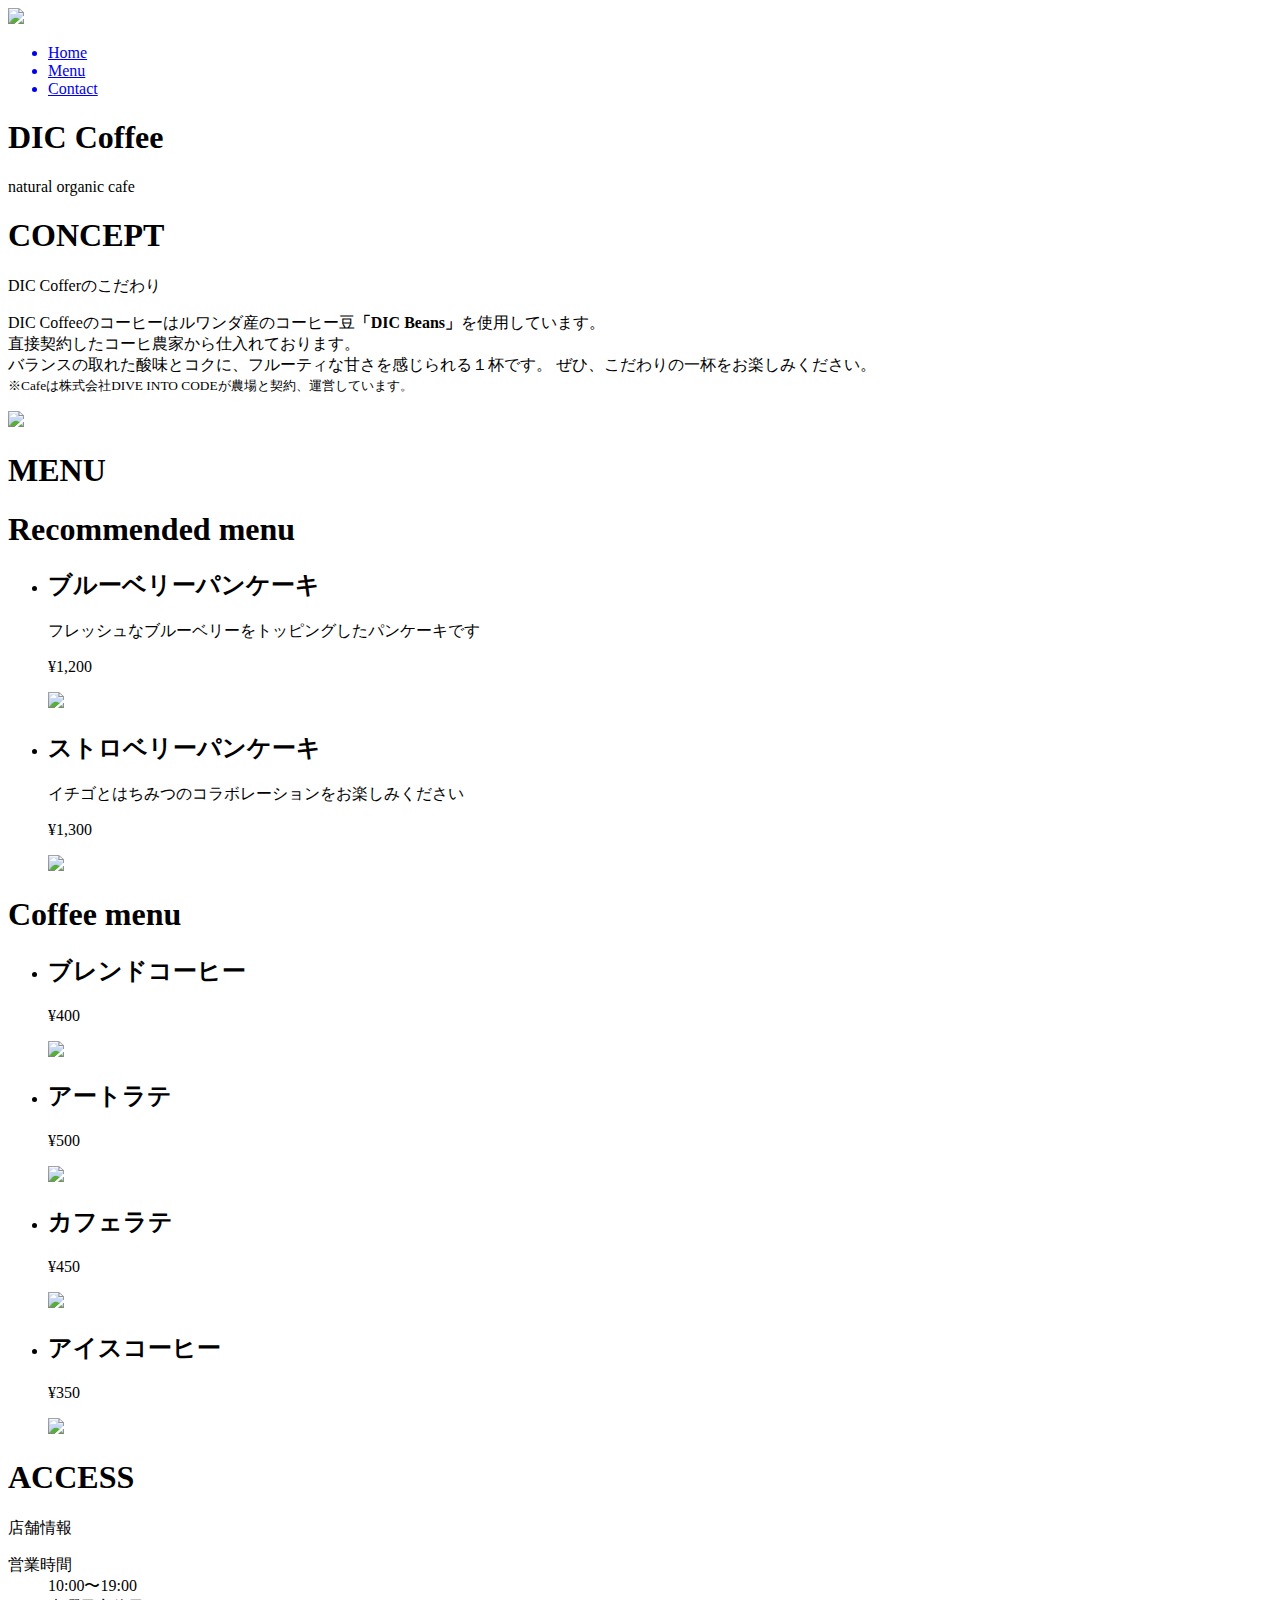
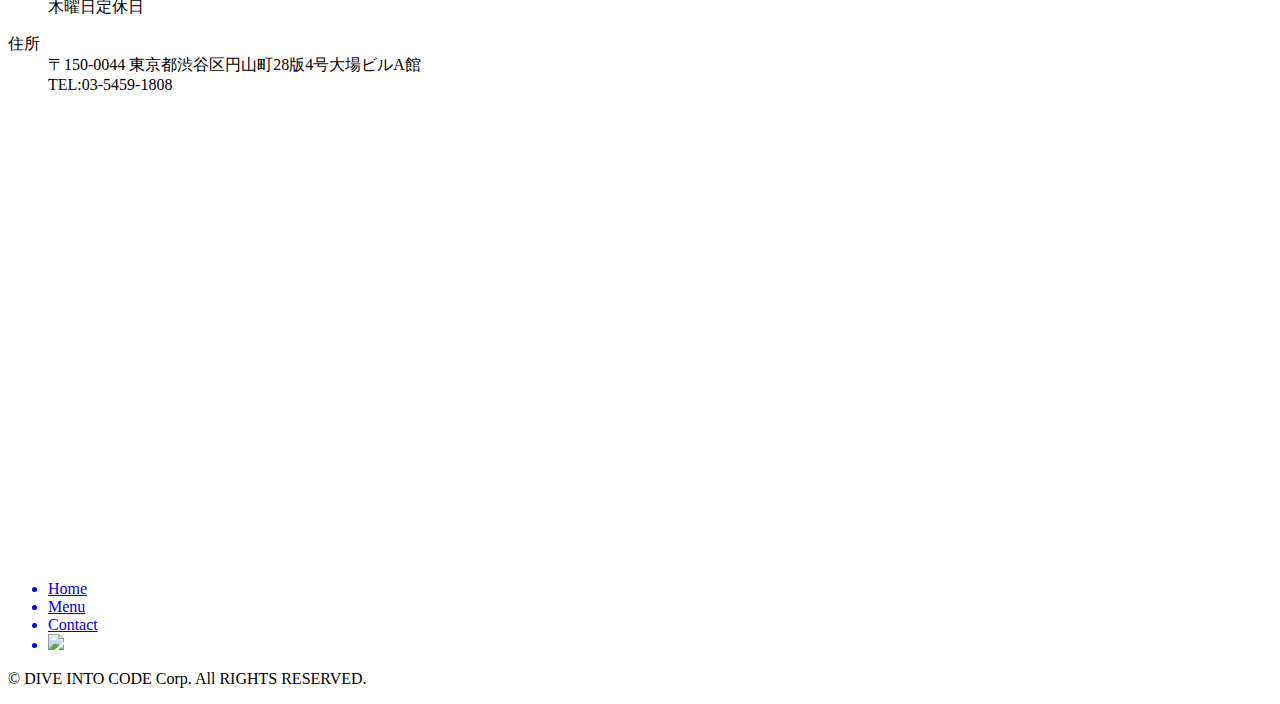
==== index.html @ 43124cbd "zero_commit" ====
<!DOCTYPE html>
<html lang="ja">
  <head>
    <meta charset="utf-8">
    <title>DIC cafe</title>
    <!--linkタグを追加-->
    <link href="css/normalize.css" rel="stylesheet">
    <link href="css/main.css" rel="stylesheet">
    <link href = "https： //fonts.googleapis.com/css2？family = Noto + Sans + JP：wght @ 400; 700＆ display = swap "rel =" stylesheet ">
    <!-- 以下を変更 -->
    <!--style>
      .sub {
        color: red;
        font-size: 20px;
        font-weight: bold;
      }
    </style-->
  </head>
  <body>
    <header><!--header> id="#top"><a href="index.html"><img src="images/sample_logo_k.png"-->
      <nav class="header_nav">
        <a href="index.html" class="logo"><img src="images/sample_logo_k.png"></a>
        <ul class="global_nav">
          <a href="index.html" class="global_nav_item"><li>Home</li></a>
          <a href="#" class="global_nav_item"><li>Menu</li></a>
          <a href="contact.html" class="global_nav_item"><li>Contact</li></a>
        </ul>
        <!-- グローバルナビゲーション　-->
      </nav>
    <!-- 以下を変更 -->
    <div class="key section_inner"> 
      <h1>DIC Coffee</h1>
      <p>natural organic cafe</p>
    </div>
  </header> 
  <section>
     <article class="section_inner">
       <div class="section_title">
         <h1>CONCEPT</h1>
         <p>DIC Cofferのこだわり</p>
       </div>
       <div class="right_img">
         <p>
           DIC Coffeeのコーヒーはルワンダ産のコーヒー豆<strong>「DIC Beans」</strong>を使用しています。<br>
           直接契約したコーヒ農家から仕入れております。<br>
           バランスの取れた酸味とコクに、フルーティな甘さを感じられる１杯です。
           ぜひ、こだわりの一杯をお楽しみください。<br>
            <small>※Cafeは株式会社DIVE INTO CODEが農場と契約、運営しています。</small>
         </p>
         <img src="images/sample_concept.jpg" alight="">
       </div>
     </article>
     <article class="back section_inner">
       <h1 class="section_title">MENU</h1>
      <section>
        <div class="center">
         <h1 class="menu_title">Recommended menu</h1>
        </div>

        <ul class="column49_2">
          <li>
            <div class="column49_2_menu_content">
            <h2>ブルーベリーパンケーキ</h2>
             <p>フレッシュなブルーベリーをトッピングしたパンケーキです</p>
             <p class="column49_2_menu_price">¥1,200</p>
             <img src="images/sample_pancake1.jpg">
            </div>
          </li>

          <li>
            <div class="column49_2_menu_content">
            <h2>ストロベリーパンケーキ</h2>
            <p>イチゴとはちみつのコラボレーションをお楽しみください</p>
            <p class="column49_2_menu_price">¥1,300</p>
            <img src="images/sample_pancake2.jpg">
            </div>
          </li>
        </ul>
      </section>
      <section class="center">
        <h1 class="menu_title">Coffee menu</h1>
        <ul class="column49_3">
          <li>
            <h2>ブレンドコーヒー</h2>
            <p>¥400</p>
            <img src="images/sample_cafe1.jpg" class="caffee_menu_image">
          </li>
          <li>
            <h2>アートラテ</h2>
            <p>¥500</p>
            <img src="images/sample_cafe2.jpg" class="caffee_menu_image">
          </li>
          <li>
            <h2>カフェラテ</h2>
            <p>¥450</p>
            <img src="images/sample_cafe3.jpg" class="caffee_menu_image">
          </li>
          <li>
            <h2>アイスコーヒー</h2>
            <p>¥350</p>
            <img src="images/sample_cafe4.jpg" class="caffee_menu_image">
          </li>
        </ul>
      </section>
      </article>
      <article class="section_inner">
        <h1>ACCESS</h1>
        <p>店舗情報</p>
        <dl>
          <dt>営業時間</dt>
            <dd>10:00〜19:00</dd>
            <dd>木曜日定休日</dd>
        </dl>
        <dl>
          <dt>住所</dt>
            <dd>〒150-0044 東京都渋谷区円山町28版4号大場ビルA館</dd>
            <dd>TEL:03-5459-1808</dd>
        </dl>
        <iframe src="https://www.google.com/maps/embed?pb=!1m18!1m12!1m3!1d12967.450276182384!2d139.68571603108342!3d35.6557574832018!2m3!1f0!2f0!3f0!3m2!1i1024!2i768!4f13.1!3m3!1m2!1s0x60188b55bb707eff%3A0x5f04575eb7aca63e!2z44CSMTUwLTAwNDQg5p2x5Lqs6YO95riL6LC35Yy65YaG5bGx55S677yS77yY4oiS77yUIE9iYSBCbGQuIEHppKg!5e0!3m2!1sja!2sjp!4v1636612715384!5m2!1sja!2sjp" width="600" height="450" style="border:0;" allowfullscreen="" loading="lazy"></iframe>
      </article>
    </section>
    <footer>
      <nav>
        <ul>
          <a href="index.html">
            <li>Home</li>
          </a>
          <a href="#menu">
            <li>Menu</li>
          </a>
          <a href="contact.html">
            <li>Contact</li>
          </a>
          <a href="index.html">
            <li>
              <img src="images/sample_logo_w.png">
            </li>
          </a>
        </ul>
      </nav>
      <p>© DIVE INTO CODE Corp. All RIGHTS RESERVED.</p>
    </footer>
  </body>

</html>
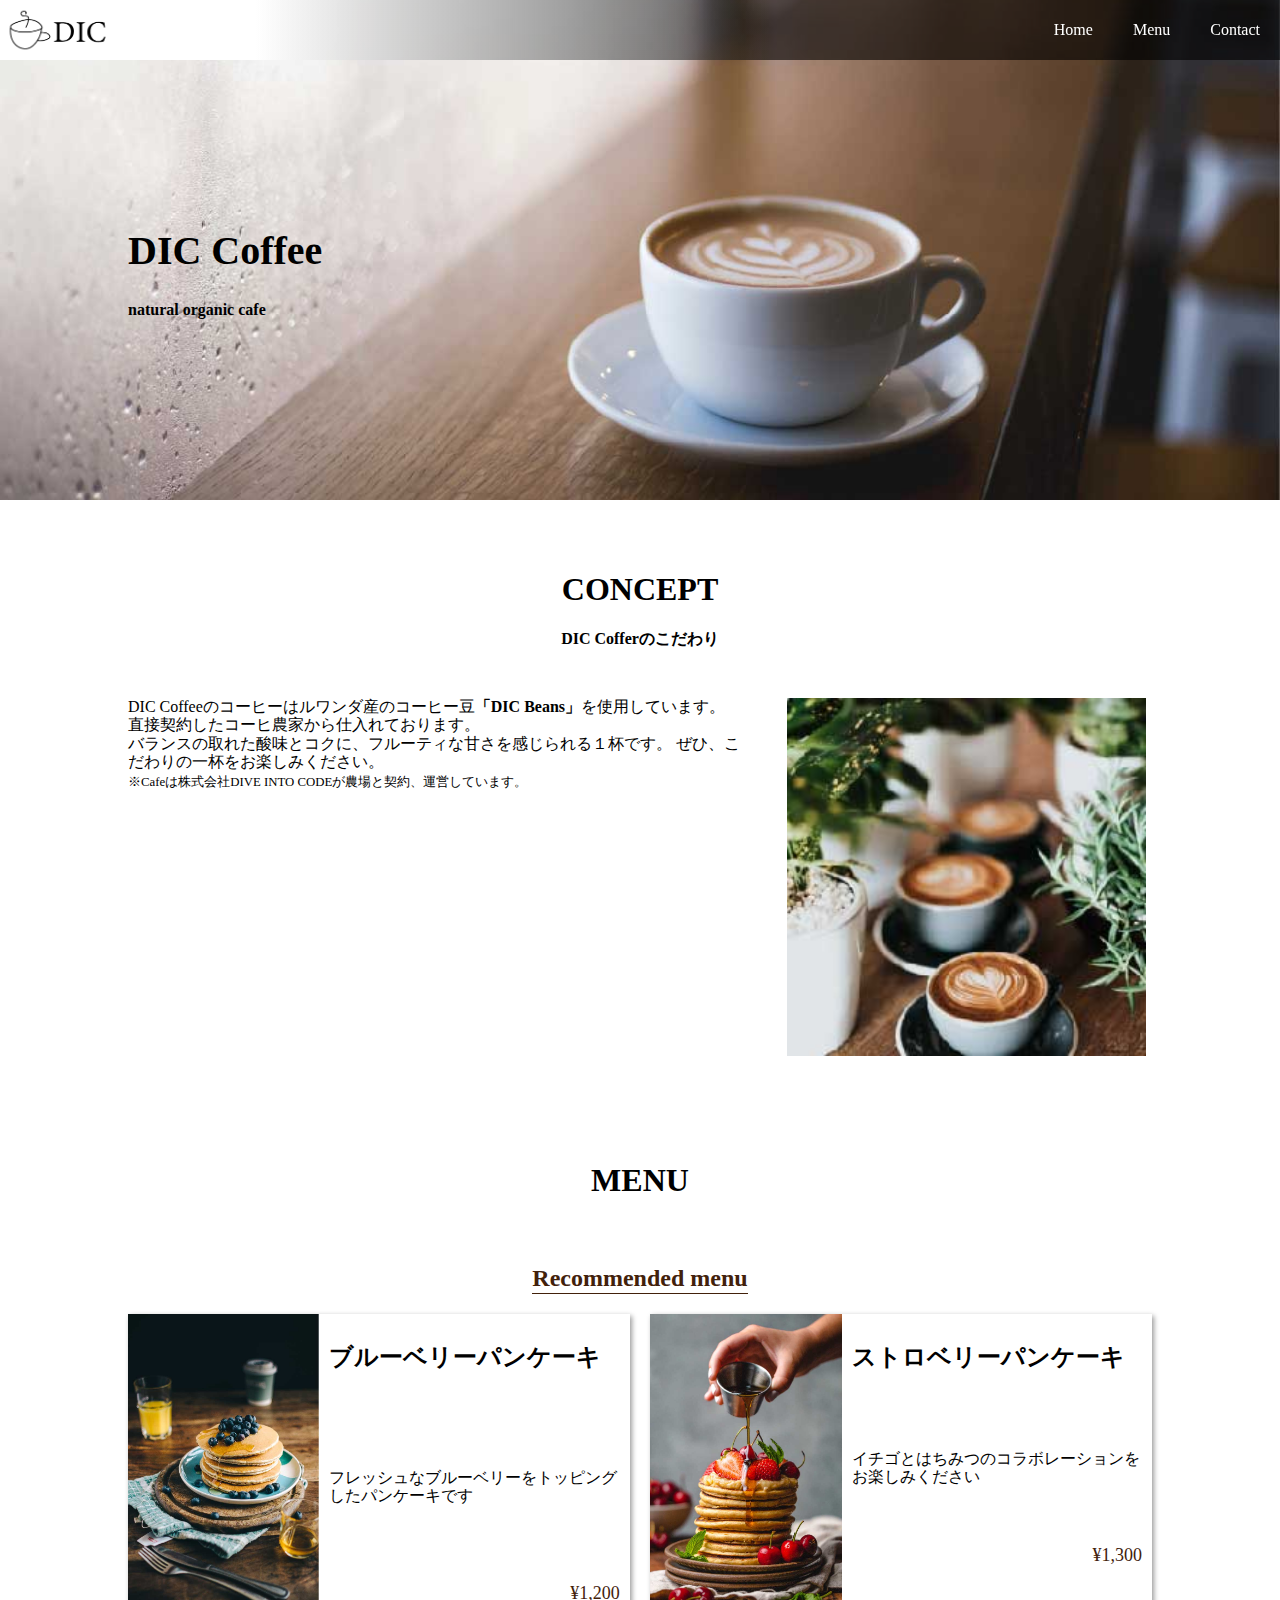
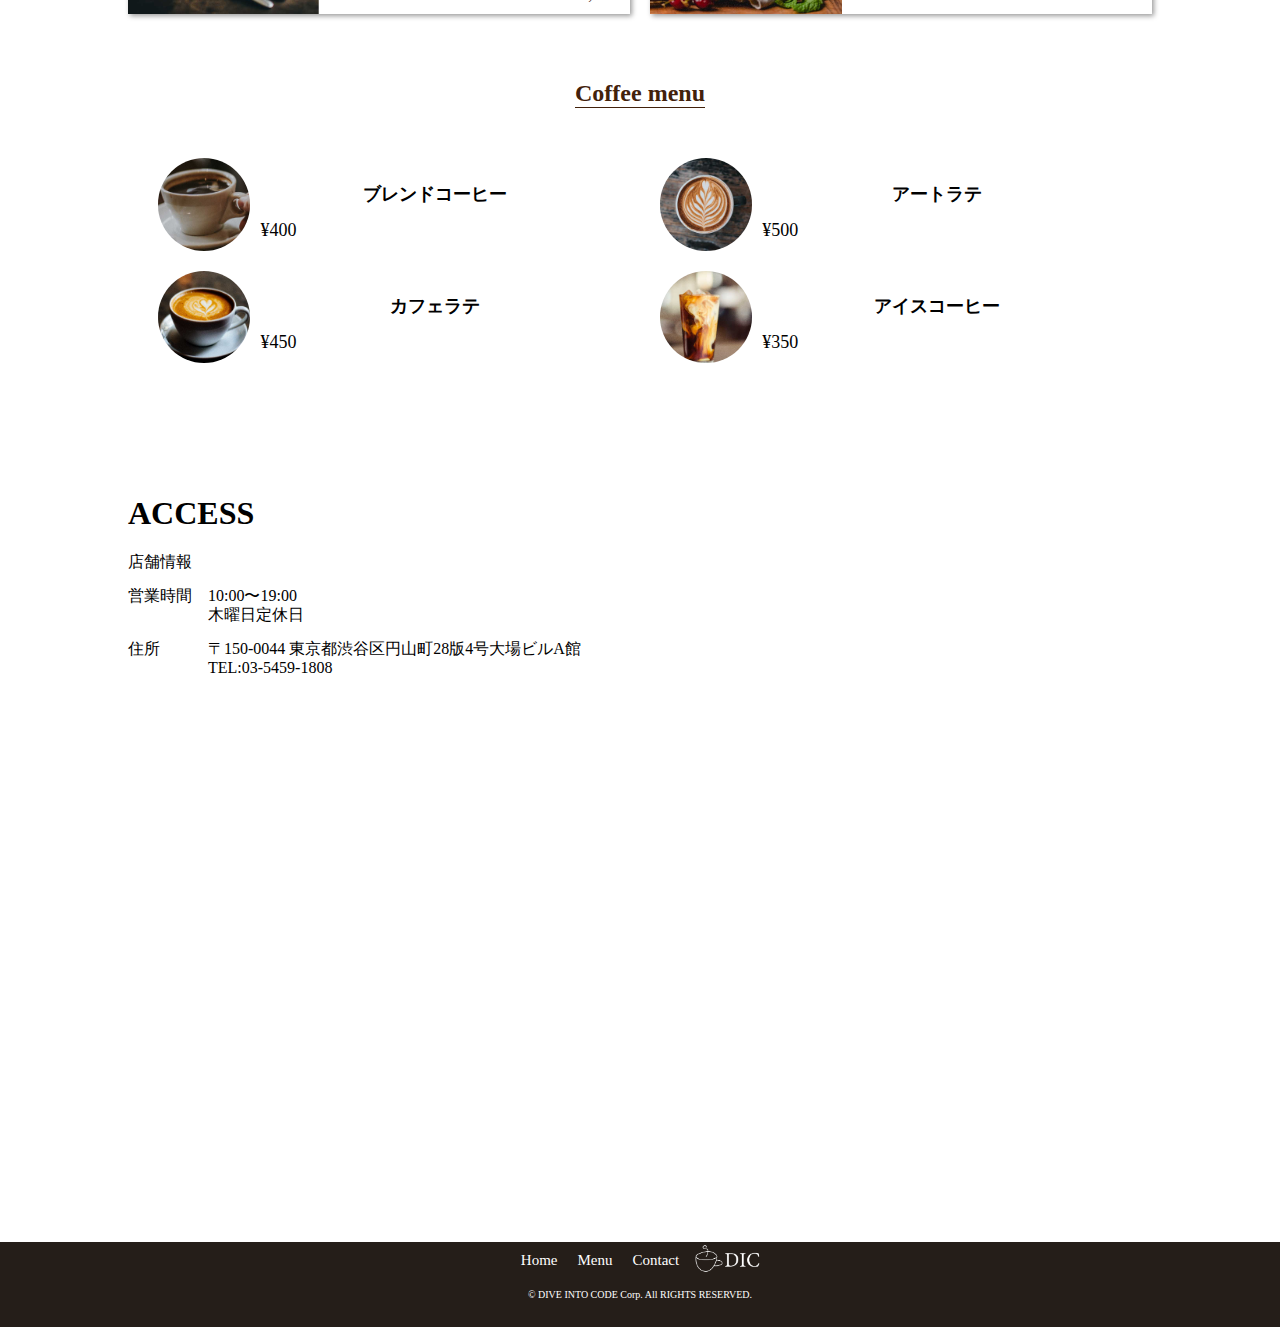
==== commit 594ca25c: "first_commit" ====
--- a/index.html
+++ b/index.html
@@ -61,44 +61,52 @@
           <li>
             <div class="column49_2_menu_content">
             <h2>ブルーベリーパンケーキ</h2>
-             <p>フレッシュなブルーベリーをトッピングしたパンケーキです</p>
-             <p class="column49_2_menu_price">¥1,200</p>
+            　 <p>フレッシュなブルーベリーをトッピングしたパンケーキです</p>
+            　 <p class="column49_2_menu_price">¥1,200</p>
+            </div>
              <img src="images/sample_pancake1.jpg">
-            </div>
           </li>
 
           <li>
             <div class="column49_2_menu_content">
             <h2>ストロベリーパンケーキ</h2>
-            <p>イチゴとはちみつのコラボレーションをお楽しみください</p>
-            <p class="column49_2_menu_price">¥1,300</p>
+            　<p>イチゴとはちみつのコラボレーションをお楽しみください</p>
+            　<p class="column49_2_menu_price">¥1,300</p>
+          　 </div>
             <img src="images/sample_pancake2.jpg">
-            </div>
           </li>
         </ul>
       </section>
       <section class="center">
         <h1 class="menu_title">Coffee menu</h1>
-        <ul class="column49_3">
-          <li>
-            <h2>ブレンドコーヒー</h2>
-            <p>¥400</p>
-            <img src="images/sample_cafe1.jpg" class="caffee_menu_image">
+        <ul class="coffee_menu menu_list">
+          <li class="coffee_menu_list_item">
+            <div class="coffee_menu_content">
+            <h2 class="menu_item_title">ブレンドコーヒー</h2>
+            <p class="coffee_menu_price">¥400</p>
+            </div>
+            <img src="images/sample_cafe1.jpg" class="coffee_menu_image">
           </li>
-          <li>
-            <h2>アートラテ</h2>
-            <p>¥500</p>
-            <img src="images/sample_cafe2.jpg" class="caffee_menu_image">
+          <li class="coffee_menu_list_item">
+            <div class="coffee_menu_content">
+            <h2 class="menu_item_title">アートラテ</h2>
+            <p class="coffee_menu_price">¥500</p>
+            </div>
+            <img src="images/sample_cafe2.jpg" class="coffee_menu_image">
           </li>
-          <li>
-            <h2>カフェラテ</h2>
-            <p>¥450</p>
-            <img src="images/sample_cafe3.jpg" class="caffee_menu_image">
+          <li class="coffee_menu_list_item">
+            <div class="coffee_menu_content">
+            <h2 class="menu_item_title">カフェラテ</h2>
+            <p class="coffee_menu_price">¥450</p>
+            </div>
+            <img src="images/sample_cafe3.jpg" class="coffee_menu_image">
           </li>
-          <li>
-            <h2>アイスコーヒー</h2>
-            <p>¥350</p>
-            <img src="images/sample_cafe4.jpg" class="caffee_menu_image">
+          <li class="coffee_menu_list_item">
+            <div class="coffee_menu_content">
+            <h2 class="menu_item_title">アイスコーヒー</h2>
+            <p class="coffee_menu_price">¥350</p>
+            </div>
+            <img src="images/sample_cafe4.jpg" class="coffee_menu_image">
           </li>
         </ul>
       </section>
@@ -116,29 +124,29 @@
             <dd>〒150-0044 東京都渋谷区円山町28版4号大場ビルA館</dd>
             <dd>TEL:03-5459-1808</dd>
         </dl>
-        <iframe src="https://www.google.com/maps/embed?pb=!1m18!1m12!1m3!1d12967.450276182384!2d139.68571603108342!3d35.6557574832018!2m3!1f0!2f0!3f0!3m2!1i1024!2i768!4f13.1!3m3!1m2!1s0x60188b55bb707eff%3A0x5f04575eb7aca63e!2z44CSMTUwLTAwNDQg5p2x5Lqs6YO95riL6LC35Yy65YaG5bGx55S677yS77yY4oiS77yUIE9iYSBCbGQuIEHppKg!5e0!3m2!1sja!2sjp!4v1636612715384!5m2!1sja!2sjp" width="600" height="450" style="border:0;" allowfullscreen="" loading="lazy"></iframe>
+        <iframe src="https://www.google.com/maps/embed?pb=!1m18!1m12!1m3!1d12967.450276182384!2d139.68571603108342!3d35.6557574832018!2m3!1f0!2f0!3f0!3m2!1i1024!2i768!4f13.1!3m3!1m2!1s0x60188b55bb707eff%3A0x5f04575eb7aca63e!2z44CSMTUwLTAwNDQg5p2x5Lqs6YO95riL6LC35Yy65YaG5bGx55S677yS77yY4oiS77yUIE9iYSBCbGQuIEHppKg!5e0!3m2!1sja!2sjp!4v1636612715384!5m2!1sja!2sjp" width="100%" height="450" style="border:0;" allowfullscreen="" loading="lazy"></iframe>
       </article>
     </section>
-    <footer>
+    <footer class="footer">
       <nav>
-        <ul>
-          <a href="index.html">
+        <ul class="footer_nav">
+          <a href="index.html" class="footer_nav_item">
             <li>Home</li>
           </a>
-          <a href="#menu">
+          <a href="#menu"          class="footer_nav_item">
             <li>Menu</li>
           </a>
-          <a href="contact.html">
+          <a href="contact.html"          class="footer_nav_item">
             <li>Contact</li>
           </a>
           <a href="index.html">
             <li>
-              <img src="images/sample_logo_w.png">
+              <img src="images/sample_logo_w.png" class="footer_logo">
             </li>
           </a>
         </ul>
       </nav>
-      <p>© DIVE INTO CODE Corp. All RIGHTS RESERVED.</p>
+      <p class="global_nav_footer_item">© DIVE INTO CODE Corp. All RIGHTS RESERVED.</p>
     </footer>
   </body>
 
--- a/css/main.css
+++ b/css/main.css
@@ -0,0 +1,226 @@
+@charset "utf-8";
+html {
+  height: 100%;
+}
+body {
+  position: relative;
+  padding-bottom: 75px;
+  min-height: 100%;
+}
+li {
+  list-style: none;
+}
+p, ul {
+  margin: 0;
+  padding: 0;
+}
+div,li {
+  box-sizing: border-box;
+}
+
+.back{
+ background: url("../images/sample_menu_bg.jpg") no-repeat bottom;
+ background-attachment: fixed, scroll;
+ background-repeat: no-repeat;
+}
+
+.header_nav {
+  background: linear-gradient(90deg, #fff 20%, rgba(0,0,0,.6) 60%);
+  display: flex;
+  height: 60px;
+  justify-content: space-between;
+  align-items: stretch;
+  position: fixed;
+  top: 0;
+  width: 100%;
+}
+.global_nav_item {
+  color: #fff;
+  text-decoration: none;
+  display: flex;
+  align-items: center;
+  padding: 0 20px;
+}
+.global_nav_item:hover {
+  background: #fff;
+  color: #42210b;
+}
+.global_nav {
+  display: flex;
+  align-items: stretch;
+}
+.logo {
+  width: 120px;
+  display: flex;
+  align-items: center;
+}
+.logo img{
+  width: 100%;
+}
+.section_inner {
+  padding: 50px 10% 30px;
+}
+
+.key {
+  height: 500px;
+  background: center / cover no-repeat url("../images/sample_key.jpg");
+  font-family: 'Noto Serif JP', serif;
+  font-weight: bold;
+  display: flex;
+  flex-direction: column;
+  justify-content: center;
+}
+
+.key h1{
+  font-size: 2.5rem;
+}
+.section_title {
+  font-family: 'Noto Serif JP', serif;
+  font-weight: bold;
+  text-align: center;
+  margin-bottom: 50px;
+}
+.menu_title {
+  display: inline-block;
+  font-family: 'Noto Serif JP', serif;
+  font-size: 1.5rem;
+  color: #42210b;
+  border-bottom: solid #42210b 1px;
+  margin-bottom: 20px;
+}
+.right_img p
+{
+  display: inline-block;
+  width: 60%;
+  vertical-align: top;
+  margin-right: 4%;
+}
+.right_img img
+{
+  width: 35%;
+}
+
+.center {
+  text-align: center;
+}
+
+.column49_2{
+  display: flex;
+  justify-content: space-between;
+  flex-wrap: wrap;
+  padding-bottom: 50px;
+}
+
+.column49_2 li{
+  display: flex;
+  flex-direction: row-reverse;
+  width: 49%;
+  box-shadow: 2px 2px 5px rgba(0,0,0,0.4);
+}
+
+.column49_2_menu_content{
+  padding: 10px;
+  display: flex;
+  flex-direction: column;
+  justify-content: space-between;
+  background: #fff;
+}
+
+.column49_2_menu_price{
+  color: #42210b;
+  font-size: 18px;
+  text-align: right;
+}
+
+.column49_2 img{
+  width: 55%;
+  height: 300px;
+  position: left;
+  object-fit: cover;
+}
+
+.coffee_menu{
+  display: flex;
+  justify-content: space-between;
+  flex-wrap: wrap
+}
+
+.menu_list{
+  background: #fff;
+  padding: 20px;
+}
+
+.coffee_menu_image{
+  border-radius: 50%;
+  display: flex;
+  width: 20%;
+  position: left;
+  object-fit: cover;
+}
+
+.coffee_menu_list_item{
+  width: 49%;
+  display: flex;
+  flex-direction: row-reverse;
+  align-items: center;
+  padding: 10px;
+}
+
+.coffee_menu_content{
+  width: 80%;
+  padding: 10px;
+}
+
+.menu_item_title{
+  font-size: 18px;
+  font-family: 'Noto Serif JP', serif;
+}
+
+.coffee_menu_price{
+  color: black;
+  font-size: 18px;
+  text-align: left;
+}
+
+dt{
+  float: left;
+}
+
+dd{
+  margin-left:80px;
+}
+
+.footer {
+  width: 100%;
+  background: #251e19;
+  position: absolute;
+  bottom: -75px;
+  padding-bottom: 10px;
+  height: 75px;
+}
+
+.footer_nav {
+  display: flex;
+  justify-content: center;
+  margin-bottom: 10px;
+}
+
+.footer_nav_item{
+  padding: 0 10px;
+  display: flex;
+  flex-direction: column;
+  justify-content: center;
+  color: white;
+  text-decoration: none;
+  font-size: 15px;
+}
+
+.footer_logo{
+  width: 80px;
+}
+
+.global_nav_footer_item {
+  color: white;
+  text-align: center;
+  font-size: 10px;
+}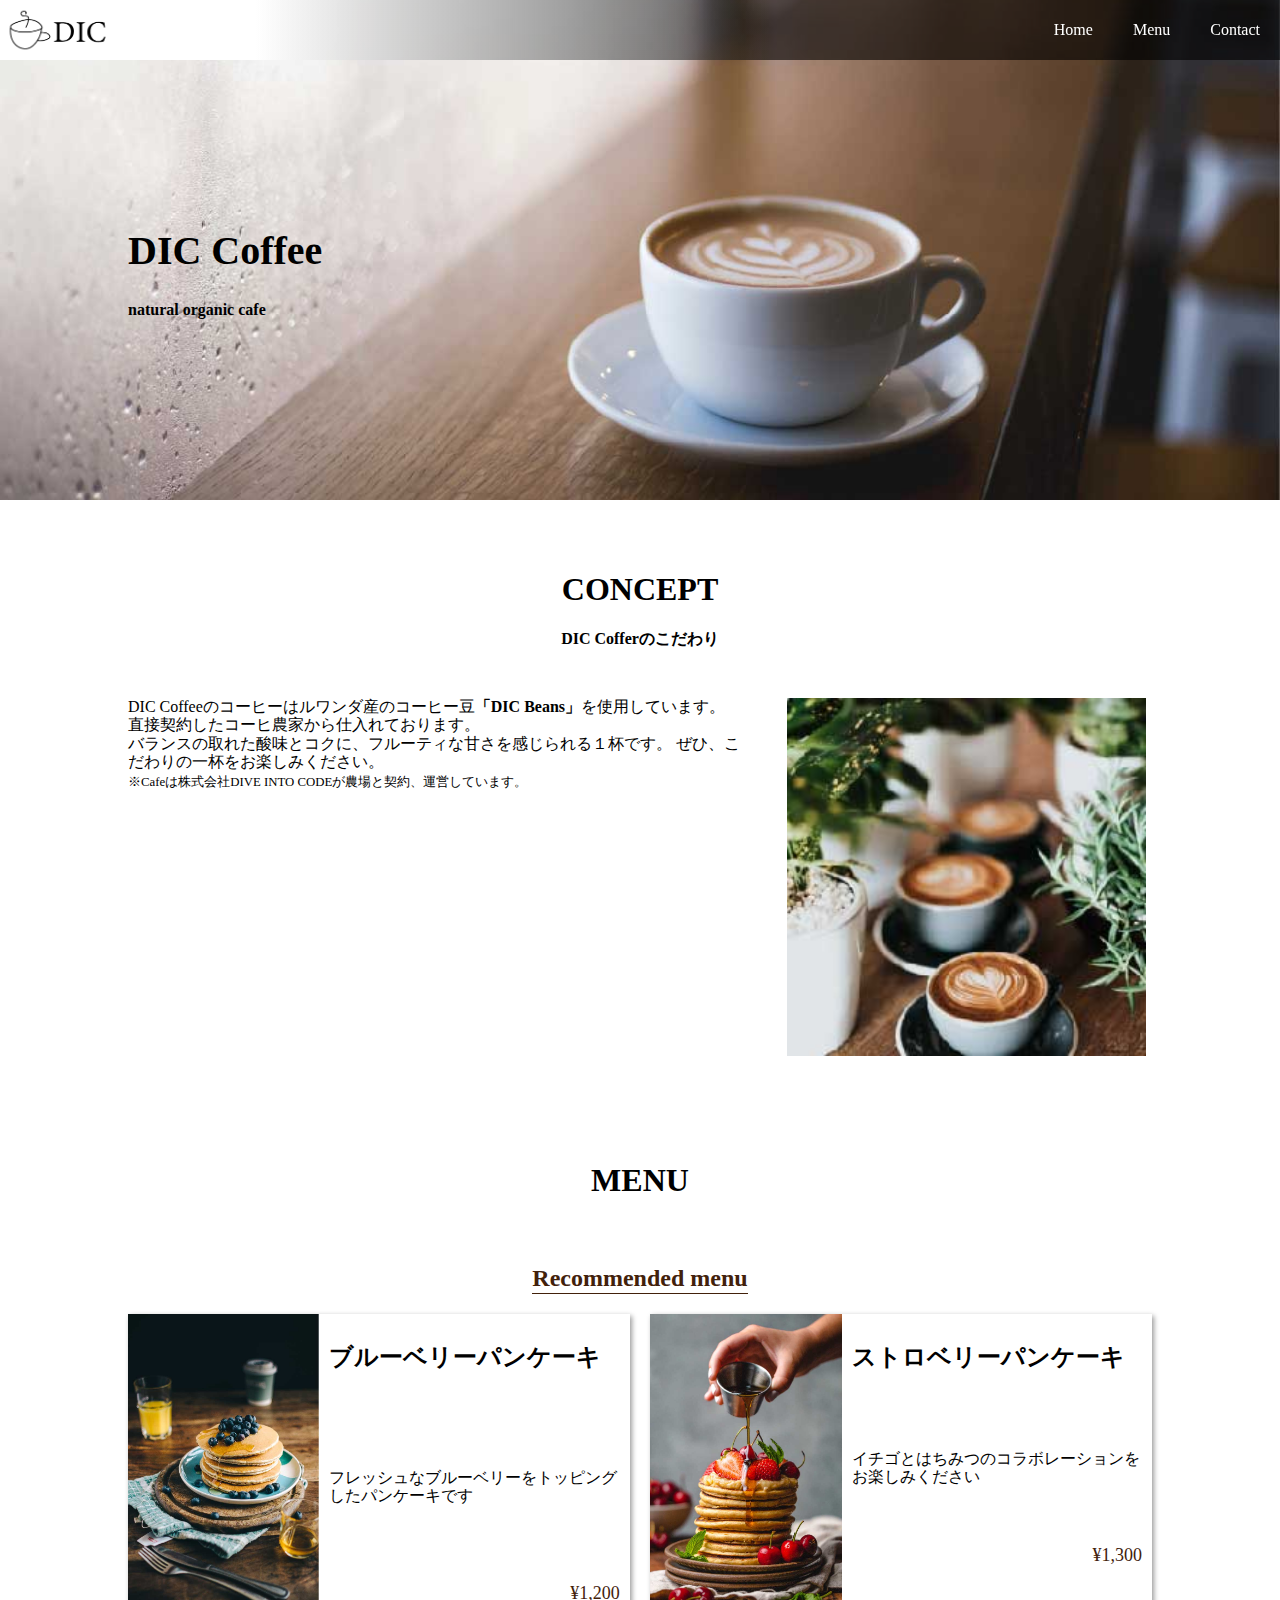
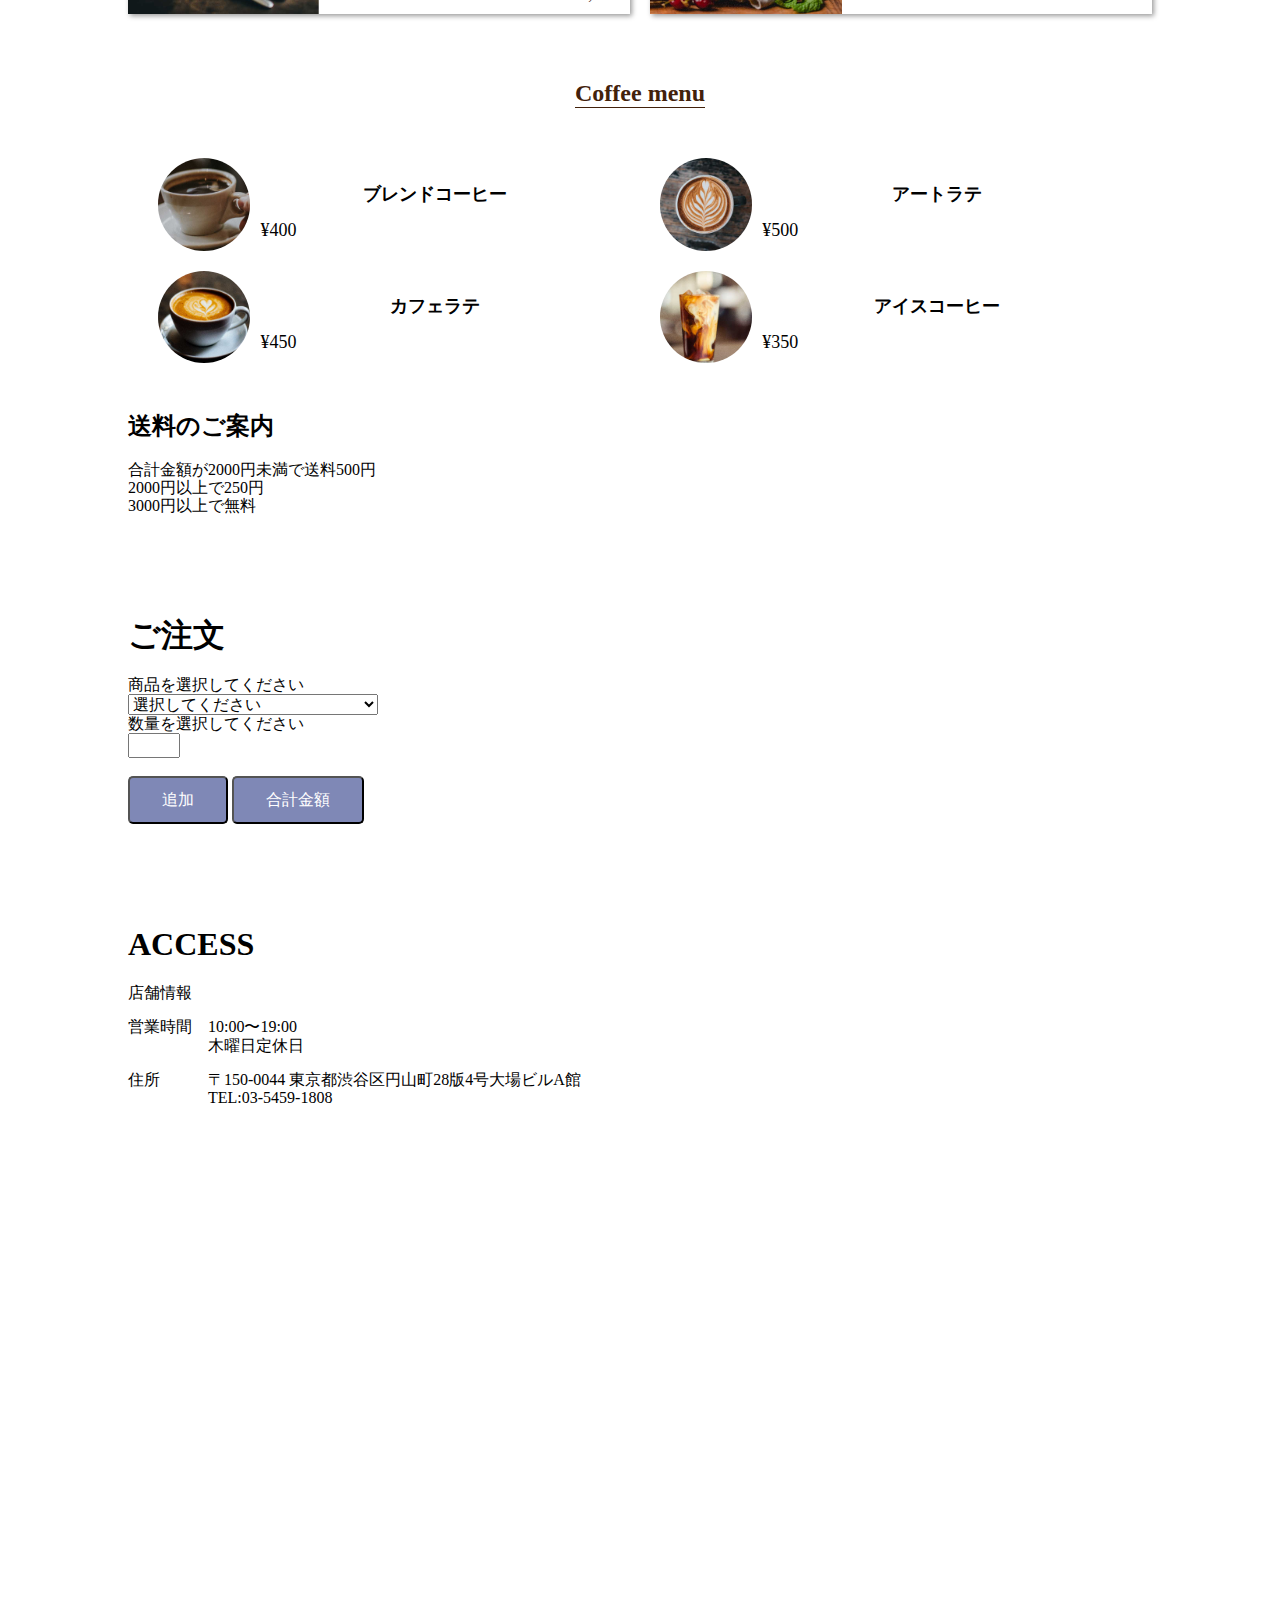
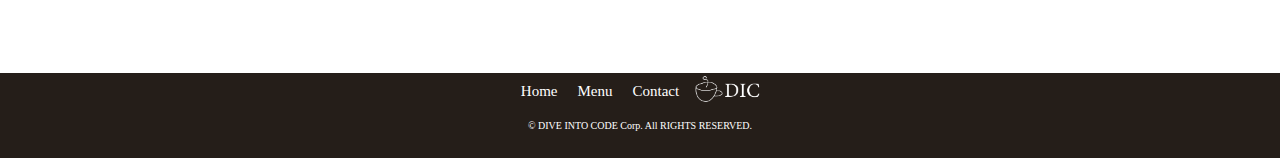
==== commit 09052605: "zero commit" ====
--- a/index.html
+++ b/index.html
@@ -28,11 +28,11 @@
         <!-- グローバルナビゲーション　-->
       </nav>
     <!-- 以下を変更 -->
-    <div class="key section_inner"> 
+    <div class="key section_inner">
       <h1>DIC Coffee</h1>
       <p>natural organic cafe</p>
     </div>
-  </header> 
+  </header>
   <section>
      <article class="section_inner">
        <div class="section_title">
@@ -110,7 +110,38 @@
           </li>
         </ul>
       </section>
+
+      <ul>
+        <h2>送料のご案内</h2>
+        <li>合計金額が2000円未満で送料500円</li>
+        <li>2000円以上で250円</li>
+        <li>3000円以上で無料</li>
+      </ul>
+
       </article>
+
+      <section class="section_inner">
+        <form>
+          <h1>ご注文</h1>
+          <p>商品を選択してください</p>
+          <div>
+            <select id="product" required>
+              <option hidden value="0">選択してください</option>
+              <option value="1">オリジナルブレンド200g 500円</option>
+              <option value="2">オリジナルブレンド500g 900円</option>
+              <option value="3">スペシャルブレンド200g 700円</option>
+              <option value="4">スペシャルブレンド500g 1200円</option>
+            </select>
+            <p>数量を選択してください</p>
+            <input type="number" min="1" max="5" id="number" required>
+          </div>
+          <br>
+          <input type="button" class="btn" value="追加" onclick="add()">
+          <input type="button" class="btn" value="合計金額" onclick="calc()">
+        </form>
+        <script async src="javascript/sample.js"></script>
+        </section>
+
       <article class="section_inner">
         <h1>ACCESS</h1>
         <p>店舗情報</p>
@@ -133,10 +164,10 @@
           <a href="index.html" class="footer_nav_item">
             <li>Home</li>
           </a>
-          <a href="#menu"          class="footer_nav_item">
+          <a href="#menu" class="footer_nav_item">
             <li>Menu</li>
           </a>
-          <a href="contact.html"          class="footer_nav_item">
+          <a href="contact.html" class="footer_nav_item">
             <li>Contact</li>
           </a>
           <a href="index.html">
--- a/css/main.css
+++ b/css/main.css
@@ -223,4 +223,14 @@
   color: white;
   text-align: center;
   font-size: 10px;
+}
+
+.btn {
+  display: inline-block;
+  padding: 0.8rem 2rem;
+  z-index: 10;
+  text-align: center;
+  border-radius: 5px;
+  background: rgba(127,136,182,1);
+  color: white;
 }